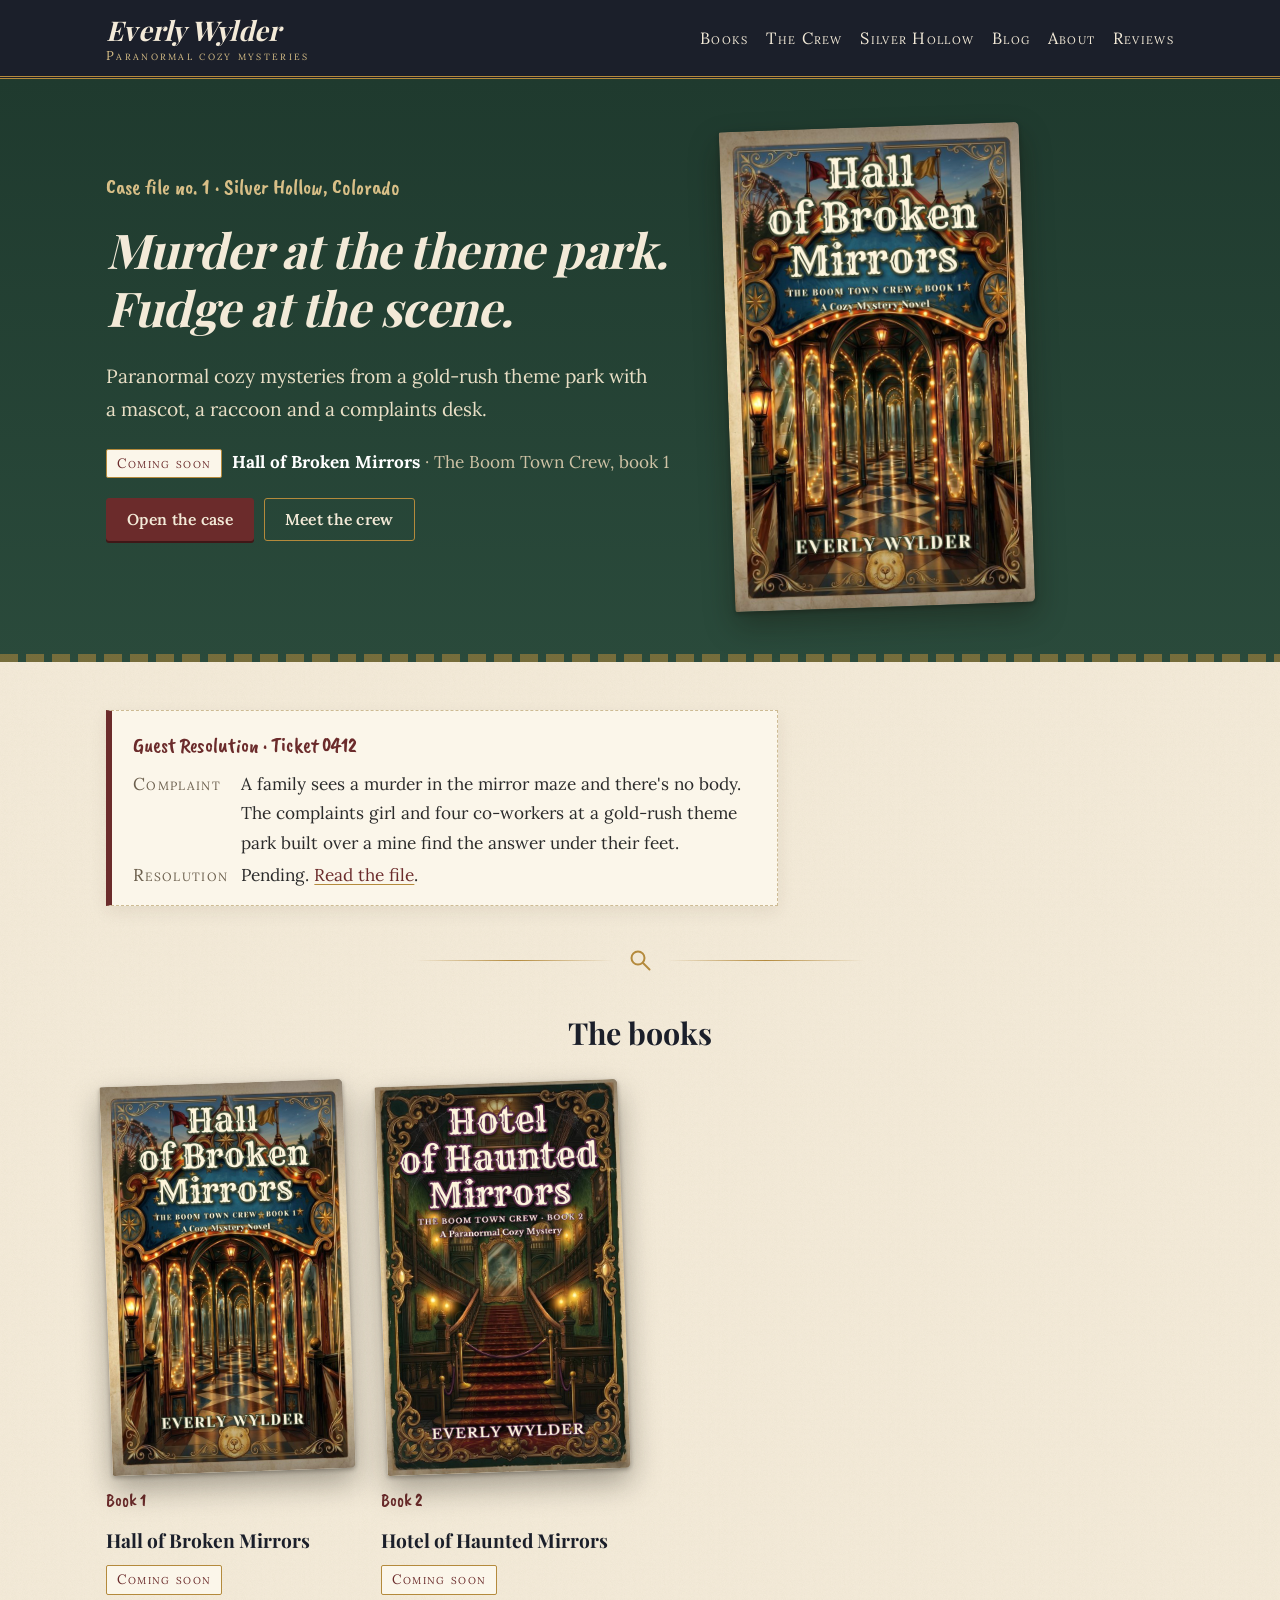
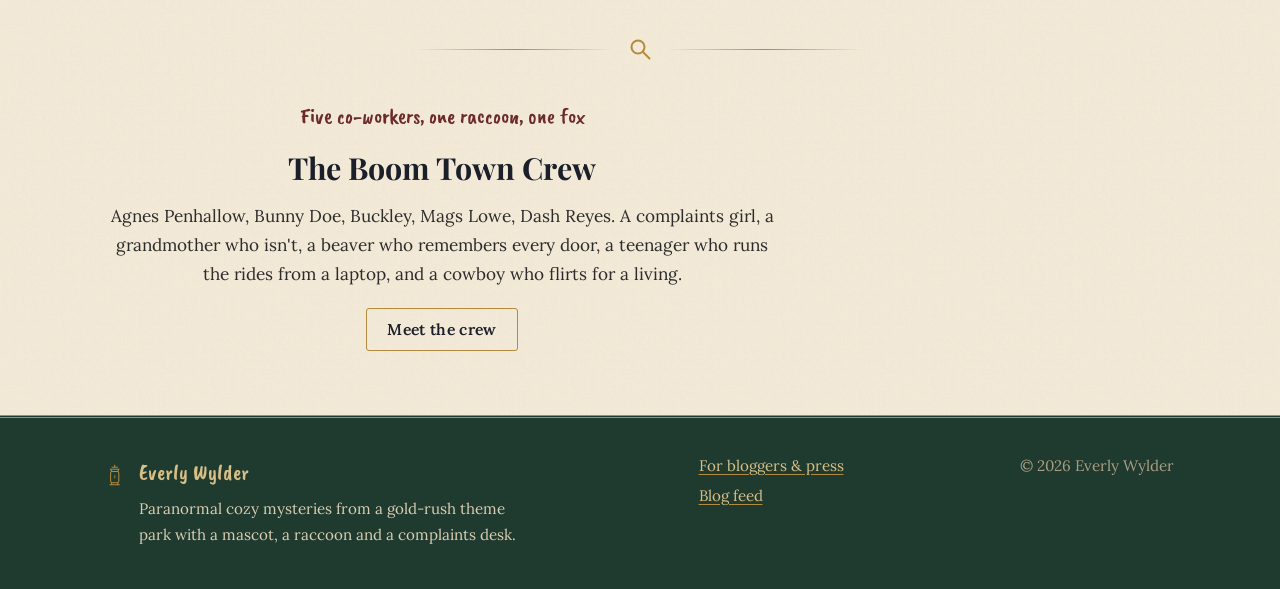
==== index.html @ 476378d2 "Website update from The Writing Desk, 2026-11-11 15:26" ====
<!doctype html>
<html lang="en">
<head>
  <meta charset="utf-8">
  <meta name="viewport" content="width=device-width, initial-scale=1">
  <title>Everly Wylder · Paranormal cozy mysteries</title>
  <meta name="description" content="Paranormal cozy mysteries from a gold-rush theme park with a mascot, a raccoon and a complaints desk.">
  <meta property="og:title" content="Everly Wylder · Paranormal cozy mysteries">
  <meta property="og:description" content="Paranormal cozy mysteries from a gold-rush theme park with a mascot, a raccoon and a complaints desk.">
  <meta property="og:type" content="website">
<meta property="og:image" content="https://EverlyWylder.github.io/img/everly.jpg">  <link rel="icon" href="/favicon.svg" type="image/svg+xml">
  <link rel="stylesheet" href="/site.css">
  <link rel="alternate" type="application/rss+xml" title="Everly Wylder's blog" href="/feed.xml">
</head>
<body>
<a class="skip" href="#main">Skip to the story</a>
<header class="masthead">
  <div class="wrap">
    <a class="brand" href="/"><span class="name">Everly Wylder</span><span class="what">Paranormal cozy mysteries</span></a>
    <nav aria-label="Main">
      <ul class="nav">
        <li><a href="/books/" >Books</a></li>
        <li><a href="/crew/" >The Crew</a></li>
        <li><a href="/silver-hollow/" >Silver Hollow</a></li>
        <li><a href="/blog/" >Blog</a></li>
        <li><a href="/about/" >About</a></li>
        <li><a href="/reviews/" >Reviews</a></li>
      </ul>
    </nav>
  </div>
</header>
<main id="main">
<section class="hero">
  <div class="wrap">
    <div>
      <p class="hand">Case file no. 1 · Silver Hollow, Colorado</p>
      <h1>Murder at the theme park. Fudge at the scene.</h1>
      <p class="lede">Paranormal cozy mysteries from a gold-rush theme park with a mascot, a raccoon and a complaints desk.</p>
      <p style="margin-top:1.4rem"><span class="status">Coming soon</span> &nbsp;<strong style="color:#fff">Hall of Broken Mirrors</strong> <span style="color:#cfc3a6">· The Boom Town Crew, book 1</span></p>
      <div class="btns">
        <a class="btn" href="/books/01-hall-of-broken-mirrors/">Open the case</a>
        <a class="btn ghost" href="/crew/">Meet the crew</a>
      </div>
    </div>
<a href="/books/01-hall-of-broken-mirrors/" aria-label="Hall of Broken Mirrors"><div class="cover tilt">
<img src="/img/covers/01-hall-of-broken-mirrors.jpg" alt="Cover of Hall of Broken Mirrors" width="640" height="1024" loading="lazy">
</div>
</a>  </div>
</section>

<div class="wrap">
  <div class="ticket" style="margin-top:3rem">
    <div class="head">Guest Resolution · Ticket 0412</div>
    <dl>
      <dt>Complaint</dt><dd>A family sees a murder in the mirror maze and there&#39;s no body. The complaints girl and four co-workers at a gold-rush theme park built over a mine find the answer under their feet.</dd>
      <dt>Resolution</dt><dd>Pending. <a href="/books/01-hall-of-broken-mirrors/">Read the file</a>.</dd>
    </dl>
  </div>

  <div class="ornament" aria-hidden="true"><svg viewBox="0 0 26 26" fill="none" stroke="currentColor" stroke-width="2"><circle cx="11" cy="11" r="6.5"/><path d="M16 16l6.5 6.5" stroke-linecap="round"/></svg></div>

  <h2 style="text-align:center;margin-top:0">The books</h2>
  <div class="shelf">
    <a class="book" href="/books/01-hall-of-broken-mirrors/">
      <div class="cover tilt">
<img src="/img/covers/01-hall-of-broken-mirrors.jpg" alt="Cover of Hall of Broken Mirrors" width="640" height="1024" loading="lazy">
</div>

      <span class="tab">Book 1</span>
      <h3>Hall of Broken Mirrors</h3>
      <p><span class="status">Coming soon</span></p>
    </a>
    <a class="book" href="/books/02-hotel-of-haunted-mirrors/">
      <div class="cover tilt">
<img src="/img/covers/02-hotel-of-haunted-mirrors.jpg" alt="Cover of Hotel of Haunted Mirrors" width="640" height="1024" loading="lazy">
</div>

      <span class="tab">Book 2</span>
      <h3>Hotel of Haunted Mirrors</h3>
      <p><span class="status">Coming soon</span></p>
    </a>
  </div>


  <div class="ornament" aria-hidden="true"><svg viewBox="0 0 26 26" fill="none" stroke="currentColor" stroke-width="2"><circle cx="11" cy="11" r="6.5"/><path d="M16 16l6.5 6.5" stroke-linecap="round"/></svg></div>
  <div style="text-align:center" class="read" >
    <p class="hand">Five co-workers, one raccoon, one fox</p>
    <h2 style="margin-top:0.2rem">The Boom Town Crew</h2>
    <p>Agnes Penhallow, Bunny Doe, Buckley, Mags Lowe, Dash Reyes. A complaints girl, a grandmother who isn't, a beaver who remembers every door, a teenager who runs the rides from a laptop, and a cowboy who flirts for a living.</p>
    <p><a class="btn ghost" href="/crew/">Meet the crew</a></p>
  </div>
</div>
</main>
<footer class="foot">
  <div class="wrap">
    <div style="display:flex;gap:1rem;align-items:flex-start;max-width:26rem">
      <svg class="lantern" viewBox="0 0 34 46" aria-hidden="true" fill="none" stroke="currentColor" stroke-width="2">
        <path d="M11 6h12M17 1v5M9 10h16l-2 4H11z"/><rect x="9" y="14" width="16" height="22" rx="3"/>
        <path d="M17 20c-2.5 3-2.5 6 0 9 2.5-3 2.5-6 0-9z" fill="currentColor" opacity=".55" stroke="none"/>
        <path d="M7 40h20M11 36v4M23 36v4"/></svg>
      <div>
        <div class="sign">Everly Wylder</div>
        <p style="margin:0.3rem 0 0">Paranormal cozy mysteries from a gold-rush theme park with a mascot, a raccoon and a complaints desk.</p>
      </div>
    </div>
    <ul aria-label="More">
<li><a href="/press/">For bloggers &amp; press</a></li>      <li><a href="/feed.xml">Blog feed</a></li>
    </ul>
    <ul aria-label="Elsewhere">
      <li class="muted" style="color:#a99e84">&copy; 2026 Everly Wylder</li>
    </ul>
  </div>
</footer>
</body>
</html>
---- site.css ----
/* Everly Wylder: dark academia with a little whimsy. Parchment pages, ink and green bands, brass and oxblood. */
@font-face { font-family: "Playfair Display"; src: url("fonts/playfairdisplay-variable.ttf") format("truetype"); font-weight: 400 900; font-style: normal; font-display: swap; }
@font-face { font-family: "Lora"; src: url("fonts/lora-variable.ttf") format("truetype"); font-weight: 400 700; font-style: normal; font-display: swap; }
@font-face { font-family: "Caveat Brush"; src: url("fonts/caveatbrush-regular.ttf") format("truetype"); font-display: swap; }

:root {
  --ink: #1b1f2a; --green: #1f3a2e; --green-2: #2a4a3b; --paper: #f3ead8; --paper-2: #ebdfc6; --card: #fbf6ea;
  --oxblood: #6b2b2b; --oxblood-2: #84393a; --brass: #b48a3c; --brass-soft: #d8bf87; --plum: #3b2c4f;
  --text: #2b2b2b; --muted: #6b5f4d; --rule: #cdbb94;
  --serif: "Playfair Display", Georgia, "Times New Roman", serif;
  --body: "Lora", Georgia, serif;
  --hand: "Caveat Brush", "Segoe Print", cursive;
  --wide: 1100px; --read: 42rem;
  color-scheme: light;
}
* { box-sizing: border-box; }
html { -webkit-text-size-adjust: 100%; }
body {
  margin: 0; color: var(--text); font: 1.075rem/1.7 var(--body); background-color: var(--paper);
  background-image: url("data:image/svg+xml,%3Csvg xmlns='http://www.w3.org/2000/svg' width='180' height='180'%3E%3Cfilter id='n'%3E%3CfeTurbulence baseFrequency='.9' numOctaves='2' stitchTiles='stitch'/%3E%3CfeColorMatrix values='0 0 0 0 .35 0 0 0 0 .27 0 0 0 0 .15 0 0 0 .07 0'/%3E%3C/filter%3E%3Crect width='100%25' height='100%25' filter='url(%23n)'/%3E%3C/svg%3E");
}
img { max-width: 100%; height: auto; display: block; }
a { color: var(--oxblood); text-decoration-color: var(--brass); text-underline-offset: 0.18em; }
a:hover { color: var(--oxblood-2); text-decoration-thickness: 2px; }
h1, h2, h3 { font-family: var(--serif); color: var(--ink); line-height: 1.2; font-weight: 700; margin: 1.6em 0 0.5em; }
h1 { font-size: clamp(2rem, 5vw, 3rem); margin-top: 0.2em; letter-spacing: -0.01em; }
h2 { font-size: clamp(1.45rem, 3.2vw, 1.9rem); }
h3 { font-size: 1.25rem; }
p { margin: 0 0 1.05em; }
blockquote { margin: 1.4em 0; padding: 0.2em 0 0.2em 1.2em; border-left: 3px solid var(--brass); font-style: italic; color: var(--muted); }
hr { border: 0; height: 1px; background: var(--rule); margin: 2.5rem 0; }
.wrap { max-width: var(--wide); margin: 0 auto; padding: 0 16px; }
.read { max-width: var(--read); }
.hand { font-family: var(--hand); color: var(--oxblood); font-size: 1.35rem; line-height: 1.1; font-weight: 400; }
.eyebrow { font-family: var(--body); font-variant: small-caps; letter-spacing: 0.14em; color: var(--brass); font-size: 0.95rem; }
.muted { color: var(--muted); }
.skip { position: absolute; left: -999px; }
.skip:focus { left: 16px; top: 8px; background: var(--card); padding: 0.4rem 0.8rem; z-index: 10; }

/* header: an ink band with a brass rule under it */
.masthead { background: var(--ink); color: var(--paper); border-bottom: 3px double var(--brass); }
.masthead .wrap { display: flex; flex-wrap: wrap; align-items: center; justify-content: space-between; gap: 0.6rem 1.5rem; padding-top: 1rem; padding-bottom: 0.9rem; }
.brand { color: var(--paper); text-decoration: none; display: flex; flex-direction: column; line-height: 1.05; }
.brand:hover { color: #fff; }
.brand .name { font-family: var(--serif); font-style: italic; font-weight: 700; font-size: 1.7rem; letter-spacing: 0.01em; }
.brand .what { font-variant: small-caps; letter-spacing: 0.18em; font-size: 0.8rem; color: var(--brass-soft); margin-top: 0.25rem; }
.nav { display: flex; flex-wrap: wrap; gap: 0.15rem 1.1rem; margin: 0; padding: 0; list-style: none; }
.nav a { color: var(--paper); text-decoration: none; font-variant: small-caps; letter-spacing: 0.08em; font-size: 1.02rem; padding: 0.2rem 0; border-bottom: 1px solid transparent; }
.nav a:hover, .nav a[aria-current="page"] { color: var(--brass-soft); border-bottom-color: var(--brass); }

/* the ornament: brass rule with a little magnifying glass in the middle */
.ornament { display: flex; align-items: center; gap: 0.9rem; color: var(--brass); margin: 2.6rem auto; max-width: 28rem; }
.ornament::before, .ornament::after { content: ""; flex: 1; height: 1px; background: linear-gradient(90deg, transparent, var(--brass), transparent); }
.ornament svg { width: 26px; height: 26px; flex: none; }

/* buttons */
.btn { display: inline-block; font: 600 0.98rem/1.2 var(--body); letter-spacing: 0.02em; padding: 0.7rem 1.25rem; border-radius: 3px;
  background: var(--oxblood); color: var(--paper); text-decoration: none; border: 1px solid var(--oxblood); box-shadow: 0 2px 0 #3f1717; }
.btn:hover { background: var(--oxblood-2); color: #fff; text-decoration: none; }
.btn.ghost { background: transparent; color: var(--ink); border-color: var(--brass); box-shadow: none; }
.btn.ghost:hover { background: var(--paper-2); color: var(--ink); }
.btns { display: flex; flex-wrap: wrap; gap: 0.6rem; margin: 1.2rem 0; }

/* home */
.hero { background: linear-gradient(180deg, var(--green) 0%, var(--green-2) 100%); color: var(--paper); padding: 3rem 0 3.4rem; position: relative; }
.hero::after { content: ""; position: absolute; left: 0; right: 0; bottom: 0; height: 8px; background: repeating-linear-gradient(90deg, var(--brass) 0 18px, transparent 18px 26px); opacity: 0.55; }
.hero .wrap { display: grid; grid-template-columns: minmax(0, 1.3fr) minmax(0, 1fr); gap: 2.5rem; align-items: center; }
.hero h1 { color: var(--paper); font-style: italic; }
.hero .lede { font-size: 1.2rem; color: #e9dfc6; max-width: 34rem; }
.hero .hand { color: var(--brass-soft); }
.hero .btn.ghost { color: var(--paper); }
.hero .btn.ghost:hover { background: rgba(255,255,255,0.08); color: #fff; }
.hero .cover { justify-self: center; max-width: 300px; }
@media (max-width: 760px) { .hero .wrap { grid-template-columns: 1fr; } .hero .cover { max-width: 230px; } }

/* covers sit on the page like books on a desk */
.cover img { border-radius: 2px 5px 5px 2px; box-shadow: -3px 0 0 rgba(0,0,0,0.25) inset, 0 14px 30px rgba(20,16,10,0.35), 0 2px 4px rgba(20,16,10,0.3); }
.cover.tilt img { transform: rotate(-2deg); transition: transform .25s ease; }
.cover.tilt:hover img { transform: rotate(0deg) translateY(-4px); }
.cover .blank { aspect-ratio: 5 / 8; background: var(--plum); color: var(--paper); display: flex; align-items: center; justify-content: center;
  text-align: center; padding: 1rem; font-family: var(--serif); font-style: italic; font-size: 1.3rem; border-radius: 2px 5px 5px 2px; }

/* lists of books */
.shelf { display: grid; grid-template-columns: repeat(auto-fill, minmax(220px, 1fr)); gap: 2.2rem 2rem; margin: 2rem 0; }
.shelf a.book { text-decoration: none; color: var(--text); display: flex; flex-direction: column; gap: 0.8rem; }
.shelf .tab { font-family: var(--hand); color: var(--oxblood); font-size: 1.15rem; }
.shelf h3 { margin: 0; font-size: 1.2rem; }
.shelf p { margin: 0; font-size: 0.95rem; color: var(--muted); }

/* one book */
.book-page { display: grid; grid-template-columns: minmax(0, 320px) minmax(0, 1fr); gap: 3rem; align-items: start; margin: 2.5rem 0; }
.book-page .blurb p:first-child { font-family: var(--serif); font-size: 1.3rem; font-style: italic; color: var(--ink); }
.book-page .blurb ul { padding-left: 1.2rem; }
.book-page .blurb li::marker { color: var(--brass); }
@media (max-width: 760px) { .book-page { grid-template-columns: 1fr; gap: 1.5rem; } .book-page .cover { max-width: 240px; } }
.status { display: inline-block; font-variant: small-caps; letter-spacing: 0.1em; font-size: 0.85rem; padding: 0.15rem 0.6rem;
  border: 1px solid var(--brass); color: var(--oxblood); border-radius: 2px; background: var(--card); }

/* the Guest Resolution ticket: a torn-off complaint slip */
.ticket { background: var(--card); border: 1px dashed var(--rule); border-left: 6px solid var(--oxblood); padding: 1.1rem 1.3rem 0.9rem;
  margin: 2rem 0; box-shadow: 0 6px 16px rgba(60,40,10,0.08); position: relative; max-width: var(--read); }
.ticket .head { font-family: var(--hand); color: var(--oxblood); font-size: 1.3rem; margin-bottom: 0.4rem; }
.ticket dl { display: grid; grid-template-columns: max-content 1fr; gap: 0.2rem 0.8rem; margin: 0; }
.ticket dt { font-variant: small-caps; letter-spacing: 0.08em; color: var(--muted); }
.ticket dd { margin: 0; }

/* reading pages: drop cap on the first paragraph */
.prose > h1 + p::first-letter { float: left; font-family: var(--serif); font-weight: 700; color: var(--oxblood); font-size: 3.6em; line-height: 0.85; padding: 0.08em 0.1em 0 0; }
.prose h2 { border-bottom: 1px solid var(--rule); padding-bottom: 0.25rem; }
.about { display: grid; grid-template-columns: minmax(0, 280px) minmax(0, 1fr); gap: 2.8rem; align-items: start; margin: 2.5rem 0; }
.about .photo img { border: 8px solid var(--card); box-shadow: 0 10px 24px rgba(20,16,10,0.25); transform: rotate(1.5deg); }
.about .photo .hand { margin-top: 0.8rem; text-align: center; }
@media (max-width: 760px) { .about { grid-template-columns: 1fr; } .about .photo { max-width: 240px; } }

/* blog */
.posts { list-style: none; padding: 0; margin: 1.5rem 0; }
.posts li { padding: 1.1rem 0; border-bottom: 1px solid var(--rule); }
.posts h3 { margin: 0.15rem 0 0.3rem; }
.posts h3 a { color: var(--ink); text-decoration: none; }
.posts h3 a:hover { color: var(--oxblood); }
.draft { font-family: var(--hand); color: #fff; background: var(--oxblood); padding: 0 0.45rem; border-radius: 2px; font-size: 1rem; }

/* the crew: index cards with a red top line and blue ruled lines */
.cards { display: grid; grid-template-columns: repeat(auto-fill, minmax(290px, 1fr)); gap: 1.6rem; margin: 2rem 0; }
.card { background: var(--card); padding: 1.1rem 1.2rem 1.1rem; box-shadow: 0 8px 18px rgba(40,30,10,0.12);
  border-top: 2px solid rgba(180,60,60,0.45); }
.card:nth-child(odd) { transform: rotate(-0.6deg); } .card:nth-child(even) { transform: rotate(0.5deg); }
.card h2 { margin: 0 0 0.7rem; padding-bottom: 0.45rem; font-size: 1.35rem; border: 0; border-bottom: 1px solid rgba(70,110,160,0.35); }
.card img { margin: 0 0 0.8rem; border: 6px solid #fff; box-shadow: 0 3px 8px rgba(0,0,0,0.18); }
.card p { font-size: 0.97rem; line-height: 1.65; margin-bottom: 0.6em; }
.card p:last-child { margin-bottom: 0; }

/* Silver Hollow leaflet */
.leaflet { background: var(--card); border: 1px solid var(--rule); padding: 2rem clamp(1rem, 4vw, 2.6rem); margin: 2rem 0; max-width: 50rem; box-shadow: 0 10px 26px rgba(40,30,10,0.1); }
.leaflet h1 { text-align: center; font-variant: small-caps; letter-spacing: 0.06em; }

/* press kit */
.kit { display: grid; grid-template-columns: repeat(auto-fill, minmax(240px, 1fr)); gap: 1.4rem; margin: 1.5rem 0; }
.kit figure { margin: 0; background: var(--card); padding: 0.9rem; border: 1px solid var(--rule); }
.kit figcaption { font-size: 0.9rem; margin-top: 0.6rem; }
.copy { background: var(--card); border: 1px solid var(--rule); padding: 1rem 1.2rem; font-size: 0.98rem; }

/* footer: deep green with a lantern */
.foot { background: var(--green); color: #d9ceb3; margin-top: 4rem; border-top: 3px double var(--brass); padding: 2.2rem 0 2.6rem; font-size: 0.95rem; }
.foot .wrap { display: flex; flex-wrap: wrap; gap: 1.5rem 3rem; justify-content: space-between; align-items: flex-start; }
.foot a { color: var(--brass-soft); }
.foot .lantern { width: 34px; height: 46px; color: var(--brass); }
.foot ul { list-style: none; padding: 0; margin: 0; display: grid; gap: 0.25rem; }
.foot .sign { font-family: var(--hand); font-size: 1.4rem; color: var(--brass-soft); }
.preview-bar { background: var(--oxblood); color: #fff; text-align: center; font-size: 0.85rem; padding: 0.3rem 16px; }
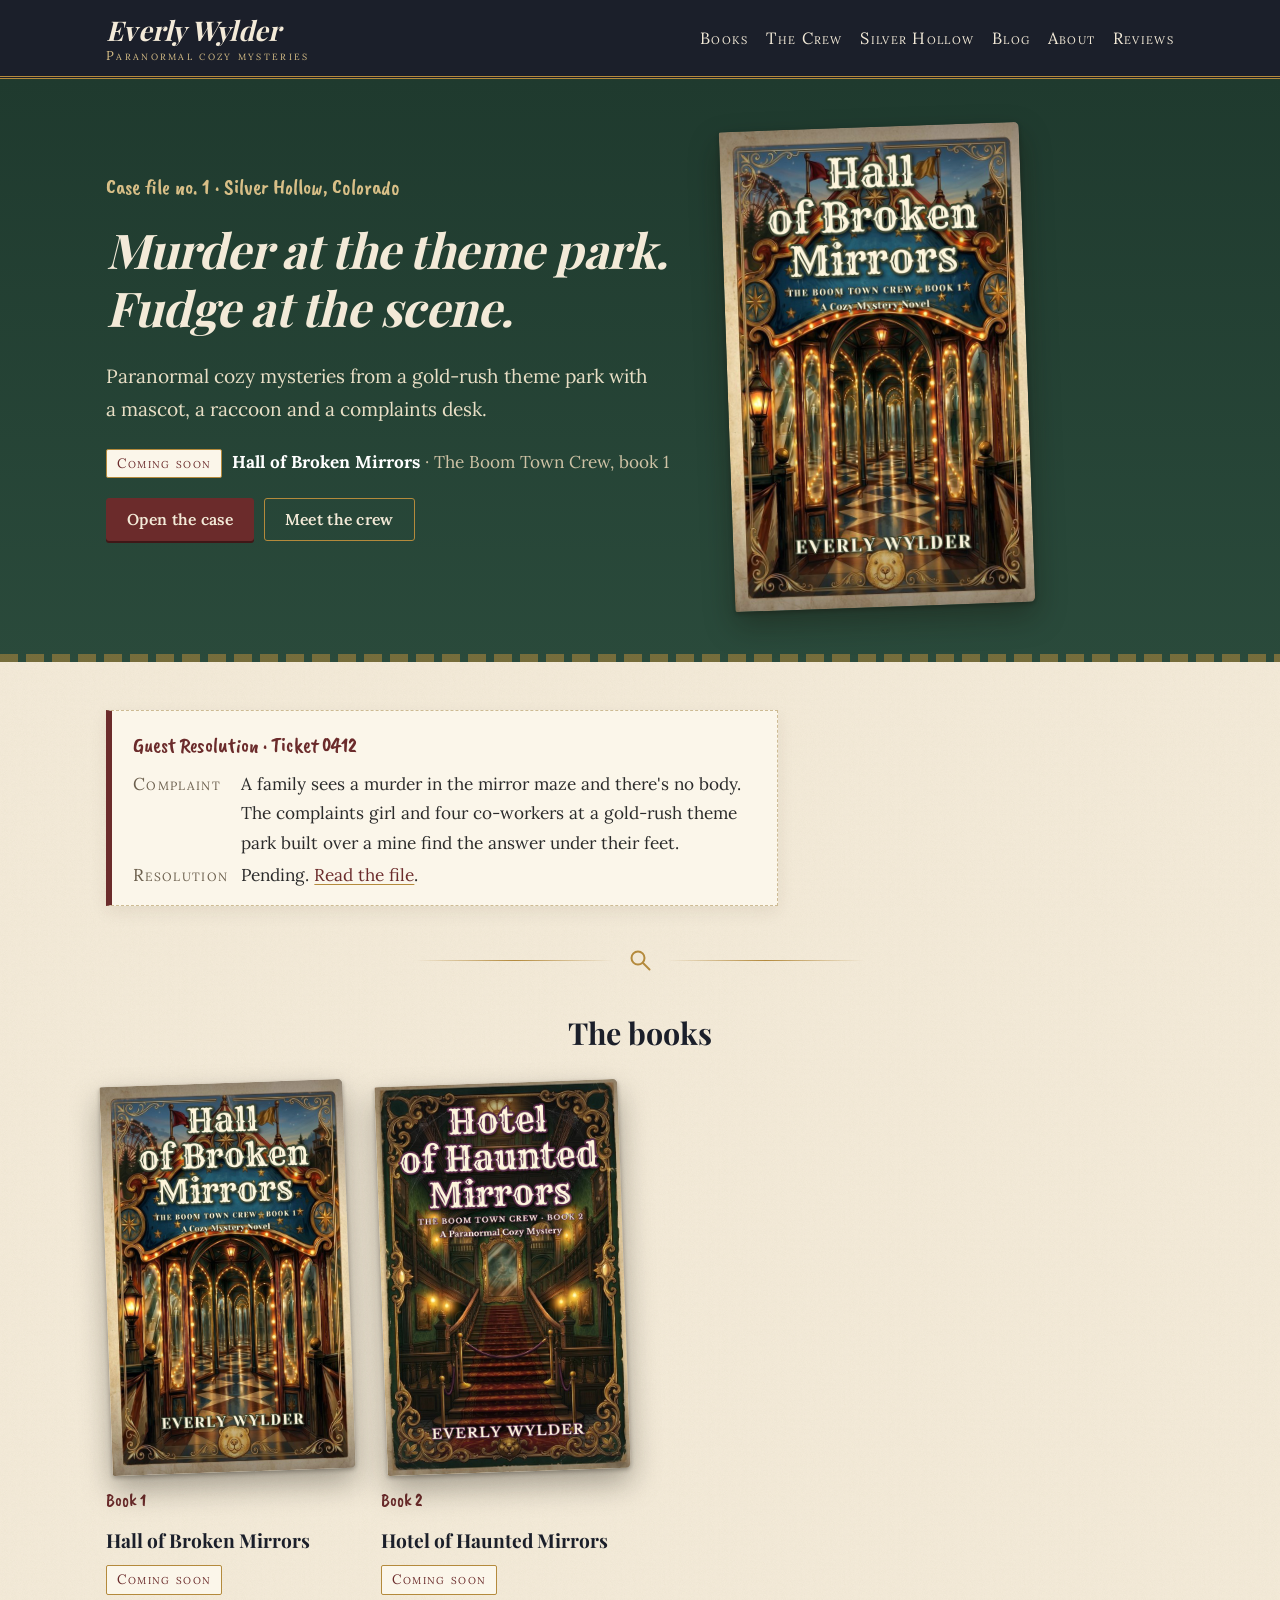
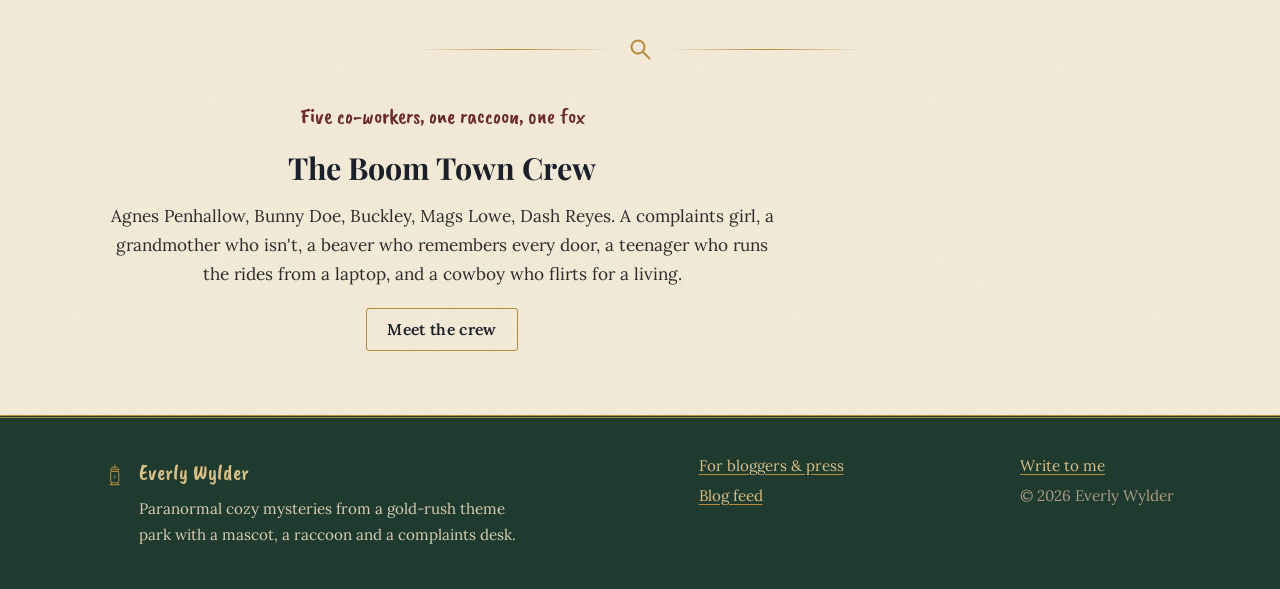
==== commit dfd7c3e9: "Website update from The Writing Desk, 2026-11-20 13:52" ====
--- a/index.html
+++ b/index.html
@@ -107,7 +107,7 @@
 <li><a href="/press/">For bloggers &amp; press</a></li>      <li><a href="/feed.xml">Blog feed</a></li>
     </ul>
     <ul aria-label="Elsewhere">
-      <li class="muted" style="color:#a99e84">&copy; 2026 Everly Wylder</li>
+<li><a href="mailto:everlywyldermysteries@outlook.com">Write to me</a></li>      <li class="muted" style="color:#a99e84">&copy; 2026 Everly Wylder</li>
     </ul>
   </div>
 </footer>
--- a/site.css
+++ b/site.css
@@ -129,6 +129,7 @@
 .card img { margin: 0 0 0.8rem; border: 6px solid #fff; box-shadow: 0 3px 8px rgba(0,0,0,0.18); }
 .card p { font-size: 0.97rem; line-height: 1.65; margin-bottom: 0.6em; }
 .card p:last-child { margin-bottom: 0; }
+.cards-group { margin-top: 3rem; padding-top: 1.4rem; border-top: 1px solid var(--rule); }
 
 /* Silver Hollow leaflet */
 .leaflet { background: var(--card); border: 1px solid var(--rule); padding: 2rem clamp(1rem, 4vw, 2.6rem); margin: 2rem 0; max-width: 50rem; box-shadow: 0 10px 26px rgba(40,30,10,0.1); }
